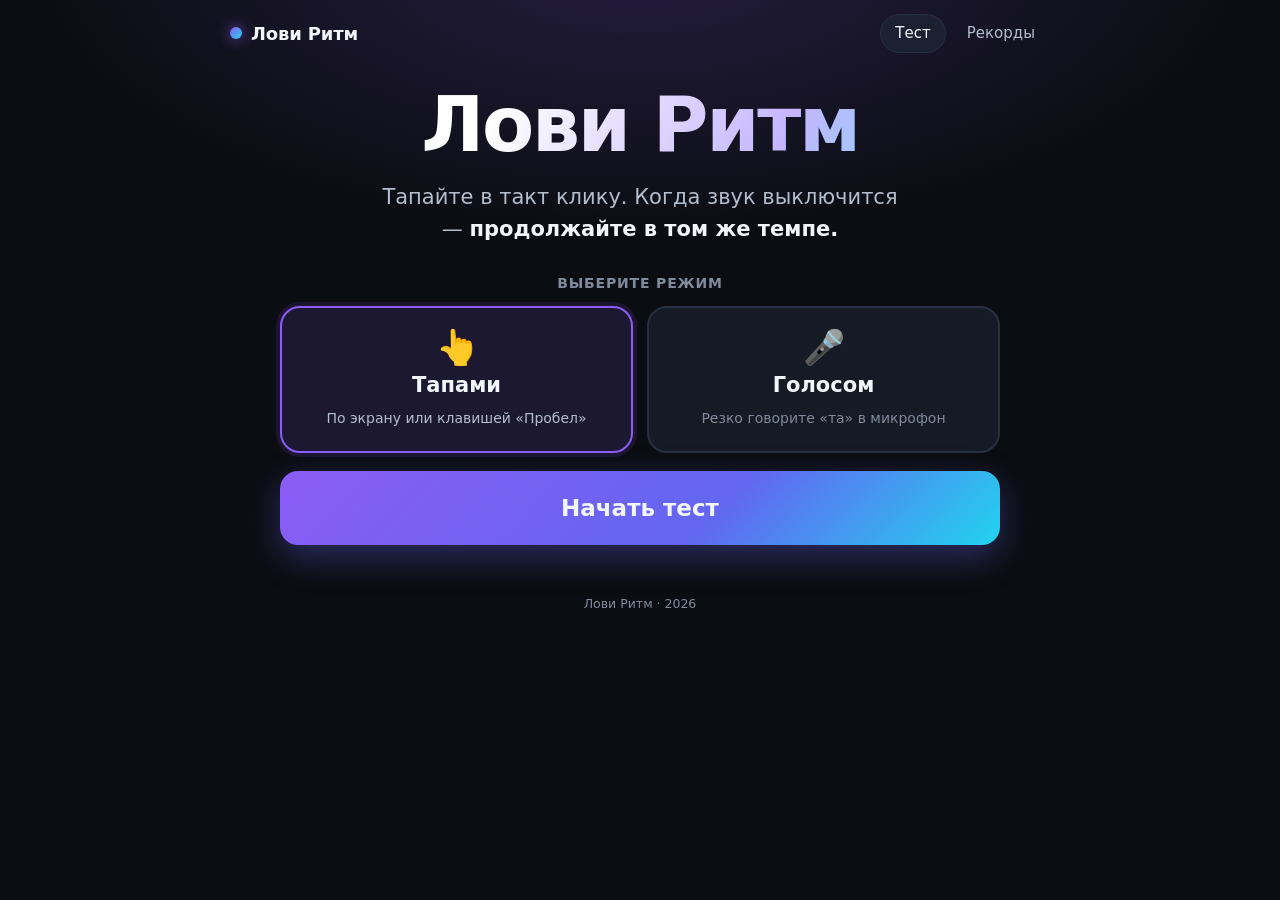
==== index.html @ badd9499 "Create index.html" ====
<!DOCTYPE html>
<html lang="ru">
<head>
  <meta charset="utf-8">
  <meta name="viewport" content="width=device-width, initial-scale=1, viewport-fit=cover">
  <title>Лови Ритм — проверь чувство ритма</title>
  <meta name="description" content="20 секунд: тапай или говори «та» в такт клику, а когда звук выключится — держи темп сам. Честная шкала до 1000 баллов.">
  <meta name="theme-color" content="#0b0d12">
  <meta name="apple-mobile-web-app-capable" content="yes">
  <meta name="apple-mobile-web-app-status-bar-style" content="black-translucent">
  <link rel="icon" href="/static/img/favicon.svg?v=8" type="image/svg+xml">
  <link rel="manifest" href="/manifest.json">
  <link rel="stylesheet" href="/static/css/app.css?v=5">
  
</head>
<body data-page="test">
  <header class="topbar">
    <a class="brand" href="/" aria-label="Лови Ритм">
      <span class="brand__dot" aria-hidden="true"></span>Лови Ритм
    </a>
    <nav class="topnav" aria-label="Разделы">
      <a class="nav-link is-active" href="/" aria-current="page">Тест</a>
        <a class="nav-link" href="/records.html">Рекорды</a>
    </nav>
  </header>

  <main id="main"><div class="wrap">

  <!-- ======================= СТАРТ ======================= -->
  <section id="screenStart" class="screen">
    <h1 class="hero">Лови Ритм</h1>
    <p class="lead">
      Тапайте в такт клику. Когда звук выключится —
      <b>продолжайте в том же темпе.</b>
    </p>

    <p class="step">Выберите режим</p>
    <div class="modes" role="group" aria-label="Способ ввода">
      <button type="button" id="modeTap" class="mode is-on" aria-pressed="true">
        <span class="mode__emoji" aria-hidden="true">👆</span>
        <span class="mode__name">Тапами</span>
        <span class="mode__desc">По экрану или клавишей «Пробел»</span>
      </button>
      <button type="button" id="modeVoice" class="mode" aria-pressed="false">
        <span class="mode__emoji" aria-hidden="true">🎤</span>
        <span class="mode__name">Голосом</span>
        <span class="mode__desc">Резко говорите «та» в микрофон</span>
      </button>
    </div>

    <button type="button" id="btnStart" class="btn btn--big">Начать тест</button>
    <p id="micStatus" class="notice" hidden></p>
  </section>

  <!-- ====================== РЕЗУЛЬТАТ ===================== -->
  <section id="screenResults" class="screen" hidden>
    <p class="pill">Тест пройден</p>

    <div class="score">
      <span id="finalScore" class="score__num">0</span>
      <span class="score__max">из 1000</span>
    </div>
    <h2 id="finalRank" class="rank"></h2>
    <p id="finalNote" class="lead lead--small"></p>

    <div class="stats">
      <div class="stat"><b id="statAbs">—</b><span>средняя ошибка</span></div>
      <div class="stat"><b id="statSpread">—</b><span>разброс</span></div>
      <div class="stat"><b id="statBias">—</b><span>спешите / тянете</span></div>
      <div class="stat"><b id="statTaps">—</b><span>зачётных ударов</span></div>
    </div>

    <form id="saveForm" class="save">
      <input id="nameInput" type="text" maxlength="20" placeholder="Ваше имя"
             autocomplete="off" aria-label="Ваше имя">
      <button id="btnSave" class="btn btn--big" type="submit">Сохранить в рекорды</button>
    </form>
    <p id="saveMsg" class="notice"></p>

    <div class="actions">
      <button type="button" id="btnAgain" class="btn btn--ghost">Пройти ещё раз</button>
      <a class="btn btn--ghost" href="/records.html">Таблица рекордов</a>
    </div>

    <details class="details">
      <summary>Подробно по ударам</summary>
      <div id="beatCells" class="cells"></div>
      <div id="chart" class="chart"></div>
    </details>
  </section>
</div>

<!-- ============ ТЕСТ: тап работает по всему экрану ============ -->
<section id="screenTest" class="stage-wrap" hidden>
  <div id="stage" class="stage" role="button" tabindex="0" aria-label="Тапайте в ритм">
    <p id="stageKicker" class="stage__kicker"></p>
    <p id="stageMain" class="stage__main"></p>
    <p id="stageSub" class="stage__sub"></p>
  </div>
  <button type="button" id="btnStop" class="stage__stop">Завершить</button>
</section>
</main>

  <footer class="foot">
    <span>Лови Ритм · 2026</span>
  </footer>

  <script src="/static/js/site.js?v=8" defer></script>
  <script src="/static/js/voice-gate.js?v=4" defer></script><script src="/static/js/mic.js?v=3" defer></script><script src="/static/js/test.js?v=28" defer></script>
</body>
</html>
---- static/css/app.css ----
/* ============================================================
   Лови Ритм — единый стиль (тест + рекорды)
   Тёмная тема, крупная типографика, mobile-first.
   ============================================================ */

:root {
  --bg: #0b0d12;
  --card: #151a24;
  --card-2: #1b2130;
  --line: #283041;
  --text: #f2f5fa;
  --dim: #b3bdcd;
  --muted: #7f8a9d;
  --accent: #8b5cf6;
  --accent-2: #22d3ee;
  --mint: #4ade80;
  --warn: #fbbf24;
  --bad: #fb7185;
  --radius: 20px;
}

* { box-sizing: border-box; }

[hidden] { display: none !important; }

html { -webkit-text-size-adjust: 100%; }

body {
  margin: 0;
  min-height: 100dvh;
  overflow-x: hidden;
  font-family: system-ui, -apple-system, "Segoe UI", Roboto, "Helvetica Neue", Arial, sans-serif;
  color: var(--text);
  background:
    radial-gradient(70% 45% at 50% -5%, rgba(139, 92, 246, 0.20), transparent 70%),
    var(--bg);
  line-height: 1.5;
}

body.is-testing { overflow: hidden; }

a { color: inherit; }

button, input { font: inherit; }

/* --------------------------- Шапка --------------------------- */

.topbar {
  display: flex;
  flex-wrap: wrap;
  align-items: center;
  justify-content: space-between;
  gap: 8px 12px;
  padding: 14px max(20px, env(safe-area-inset-right, 0px)) 14px max(20px, env(safe-area-inset-left, 0px));
  max-width: 860px;
  margin: 0 auto;
}

.brand {
  display: inline-flex;
  align-items: center;
  gap: 9px;
  font-weight: 800;
  font-size: 18px;
  letter-spacing: -0.01em;
  text-decoration: none;
}

.brand__dot {
  width: 12px;
  height: 12px;
  border-radius: 50%;
  background: linear-gradient(135deg, var(--accent), var(--accent-2));
  box-shadow: 0 0 14px rgba(139, 92, 246, 0.8);
}

.topnav { display: flex; flex-wrap: wrap; gap: 6px; }

.topnav .nav-link {
  text-decoration: none;
  color: var(--dim);
  font-size: 15px;
  padding: 7px 14px;
  border-radius: 999px;
  border: 1px solid transparent;
}

.topnav .nav-link:hover { color: var(--text); }

.topnav .nav-link.is-active {
  color: var(--text);
  background: var(--card-2);
  border-color: var(--line);
}

/* -------------------------- Каркас --------------------------- */

.wrap {
  max-width: 760px;
  margin: 0 auto;
  padding: 18px max(20px, env(safe-area-inset-right, 0px)) 40px max(20px, env(safe-area-inset-left, 0px));
}

.screen { display: flex; flex-direction: column; gap: 18px; }

.pill {
  align-self: center;
  margin: 6px 0 0;
  font-size: 13px;
  color: var(--dim);
  background: var(--card);
  border: 1px solid var(--line);
  padding: 6px 14px;
  border-radius: 999px;
}

.hero {
  margin: 0;
  text-align: center;
  font-size: clamp(44px, 9vw, 76px);
  font-weight: 850;
  letter-spacing: -0.03em;
  line-height: 1.05;
  max-width: 100%;
  overflow-wrap: anywhere;
  background: linear-gradient(120deg, #ffffff 30%, #c4b5fd 70%, #67e8f9);
  -webkit-background-clip: text;
  background-clip: text;
  color: transparent;
}

.hero--small { font-size: clamp(32px, 6vw, 48px); }

.lead {
  margin: 0 auto;
  max-width: 40ch;
  text-align: center;
  font-size: clamp(17px, 2.6vw, 21px);
  color: var(--dim);
}

.lead b { color: var(--text); }

.lead--small { font-size: 16px; }

.step {
  margin: 10px 0 -6px;
  font-size: 14px;
  font-weight: 600;
  letter-spacing: 0.06em;
  text-transform: uppercase;
  color: var(--muted);
  text-align: center;
}

.hint {
  margin: 4px auto 0;
  max-width: 46ch;
  text-align: center;
  font-size: 14px;
  color: var(--muted);
}

.hint b { color: var(--dim); }

/* --------------------------- Кнопки -------------------------- */

.btn {
  display: inline-flex;
  align-items: center;
  justify-content: center;
  gap: 8px;
  border: 1px solid var(--line);
  border-radius: 16px;
  background: var(--card-2);
  color: var(--text);
  padding: 14px 22px;
  font-size: 17px;
  font-weight: 650;
  text-decoration: none;
  cursor: pointer;
  transition: transform 0.08s ease, filter 0.15s ease, background 0.15s ease;
  -webkit-tap-highlight-color: transparent;
}

.btn:hover { filter: brightness(1.12); }
.btn:active { transform: scale(0.98); }
.btn:disabled { opacity: 0.55; cursor: default; }

.btn--big {
  width: 100%;
  padding: 20px 26px;
  font-size: clamp(19px, 3vw, 23px);
  border: none;
  border-radius: 18px;
  background: linear-gradient(135deg, var(--accent), #6366f1 60%, var(--accent-2));
  box-shadow: 0 12px 34px rgba(99, 102, 241, 0.35);
}

.btn--ghost { background: transparent; }

.actions {
  display: flex;
  flex-wrap: wrap;
  gap: 12px;
  justify-content: center;
  margin-top: 6px;
}

.actions .btn { flex: 1 1 200px; }

/* ----------------------- Выбор режима ------------------------ */

.modes {
  display: grid;
  grid-template-columns: repeat(auto-fit, minmax(230px, 1fr));
  gap: 14px;
}

.mode {
  display: flex;
  flex-direction: column;
  align-items: center;
  gap: 6px;
  padding: 22px 18px;
  border-radius: var(--radius);
  border: 2px solid var(--line);
  background: var(--card);
  color: var(--text);
  cursor: pointer;
  text-align: center;
  transition: border-color 0.15s ease, background 0.15s ease, transform 0.08s ease;
  -webkit-tap-highlight-color: transparent;
}

.mode:active { transform: scale(0.98); }

.mode__emoji { font-size: 34px; line-height: 1; }
.mode__name { font-size: 21px; font-weight: 750; }
.mode__desc { font-size: 14px; color: var(--muted); }

.mode.is-on {
  border-color: var(--accent);
  background: rgba(139, 92, 246, 0.14);
  box-shadow: 0 0 0 4px rgba(139, 92, 246, 0.12);
}

.mode.is-on .mode__desc { color: var(--dim); }

.notice {
  margin: 0;
  text-align: center;
  font-size: 15px;
  color: var(--dim);
  min-height: 1.2em;
}

.notice.is-error { color: var(--bad); }

/* --------------------- Экран теста (тап) --------------------- */

.stage-wrap {
  position: fixed;
  inset: 0;
  z-index: 60;
  display: flex;
  flex-direction: column;
}

.stage {
  position: relative;
  overflow: hidden;
  flex: 1;
  display: flex;
  flex-direction: column;
  align-items: center;
  justify-content: center;
  gap: 20px;
  padding: 40px max(22px, env(safe-area-inset-right, 0px)) 110px max(22px, env(safe-area-inset-left, 0px));
  text-align: center;
  cursor: pointer;
  user-select: none;
  -webkit-user-select: none;
  -webkit-tap-highlight-color: transparent;
  touch-action: manipulation;
  background: radial-gradient(65% 50% at 50% 42%, rgba(139, 92, 246, 0.22), transparent 72%), var(--bg);
  outline: none;
}

.stage__kicker {
  margin: 0;
  max-width: 100%;
  font-size: clamp(12px, 2.4vw, 19px);
  font-weight: 700;
  letter-spacing: 0.14em;
  text-transform: uppercase;
  color: var(--dim);
  overflow-wrap: anywhere;
}

.stage__main {
  margin: 0;
  font-size: clamp(36px, 9.5vw, 96px);
  font-weight: 850;
  letter-spacing: -0.02em;
  line-height: 1.08;
  max-width: min(16ch, 100%);
  overflow-wrap: anywhere;
}

.stage__main.is-count {
  font-size: clamp(110px, 30vw, 240px);
  font-variant-numeric: tabular-nums;
  background: linear-gradient(120deg, #ffffff, #c4b5fd);
  -webkit-background-clip: text;
  background-clip: text;
  color: transparent;
}

.stage__sub {
  margin: 0;
  font-size: clamp(19px, 3.6vw, 30px);
  font-weight: 500;
  color: var(--dim);
  max-width: min(24ch, 100%);
  overflow-wrap: anywhere;
}

/* Без музыки: другой цвет — сразу видно, что что-то изменилось. */
.stage.is-silent {
  background: radial-gradient(65% 50% at 50% 42%, rgba(251, 191, 36, 0.16), transparent 72%), var(--bg);
}

.stage.is-silent .stage__kicker { color: var(--warn); }

/* Первые секунды тишины: максимально заметное «Продолжайте!». */
.stage.is-alert {
  background: radial-gradient(75% 60% at 50% 45%, rgba(251, 191, 36, 0.32), transparent 75%), var(--bg);
}

.stage.is-alert .stage__main {
  color: var(--warn);
  font-size: clamp(30px, 11vw, 120px);
  animation: alertPulse 0.9s ease-in-out infinite;
}

.stage.is-alert .stage__sub { color: var(--text); }

@keyframes alertPulse {
  0%, 100% { transform: scale(1); }
  50% { transform: scale(1.05); }
}

.tap-ripple {
  position: absolute;
  left: 50%;
  top: 50%;
  width: 200px;
  height: 200px;
  margin: -100px 0 0 -100px;
  border: 3px solid rgba(255, 255, 255, 0.75);
  border-radius: 50%;
  pointer-events: none;
  animation: ripple 0.45s ease-out forwards;
}

@keyframes ripple {
  from { transform: scale(0.55); opacity: 0.85; }
  to { transform: scale(1.5); opacity: 0; }
}

.stage__stop {
  position: absolute;
  left: 50%;
  bottom: calc(18px + env(safe-area-inset-bottom, 0px));
  transform: translateX(-50%);
  padding: 10px 22px;
  font-size: 15px;
  color: var(--muted);
  background: rgba(21, 26, 36, 0.85);
  border: 1px solid var(--line);
  border-radius: 999px;
  cursor: pointer;
  -webkit-tap-highlight-color: transparent;
}

.stage__stop:hover { color: var(--text); }

/* -------------------------- Результат ------------------------ */

.score {
  display: flex;
  flex-direction: column;
  align-items: center;
  gap: 2px;
}

.score__num {
  font-size: clamp(84px, 20vw, 150px);
  font-weight: 850;
  line-height: 1;
  font-variant-numeric: tabular-nums;
  letter-spacing: -0.03em;
  background: linear-gradient(120deg, #ffffff 25%, #c4b5fd 65%, #67e8f9);
  -webkit-background-clip: text;
  background-clip: text;
  color: transparent;
}

.score__max { color: var(--muted); font-size: 17px; }

.rank {
  margin: 0;
  text-align: center;
  font-size: clamp(24px, 4.4vw, 34px);
  font-weight: 750;
  letter-spacing: -0.01em;
  max-width: 100%;
  overflow-wrap: anywhere;
}

.stats {
  display: grid;
  grid-template-columns: repeat(auto-fit, minmax(150px, 1fr));
  gap: 12px;
  margin-top: 8px;
}

.stat {
  display: flex;
  flex-direction: column;
  align-items: center;
  gap: 2px;
  padding: 16px 12px;
  background: var(--card);
  border: 1px solid var(--line);
  border-radius: 16px;
  text-align: center;
}

.stat b { font-size: 24px; font-variant-numeric: tabular-nums; }
.stat span { font-size: 13px; color: var(--muted); }

.save {
  display: flex;
  flex-wrap: wrap;
  gap: 12px;
  margin-top: 14px;
}

.save input {
  flex: 1 1 200px;
  min-width: 0;
  padding: 16px 18px;
  font-size: 17px;
  color: var(--text);
  background: var(--card);
  border: 1px solid var(--line);
  border-radius: 16px;
  outline: none;
}

.save input:focus { border-color: var(--accent); }

.save .btn { flex: 1 1 240px; }

.details {
  margin-top: 16px;
  background: var(--card);
  border: 1px solid var(--line);
  border-radius: var(--radius);
  padding: 16px 18px;
}

.details summary {
  cursor: pointer;
  font-weight: 650;
  color: var(--dim);
}

.cells {
  display: flex;
  flex-wrap: wrap;
  gap: 5px;
  margin: 16px 0;
}

.cells i {
  width: 16px;
  height: 26px;
  border-radius: 5px;
  background: #333c4e;
}

.cells i.good { background: var(--mint); }
.cells i.ok { background: var(--warn); }
.cells i.bad { background: var(--bad); }

.chart svg { width: 100%; height: auto; display: block; }

/* --------------------------- Рекорды ------------------------- */

.table-card {
  margin-top: 10px;
  max-width: 100%;
  background: var(--card);
  border: 1px solid var(--line);
  border-radius: var(--radius);
  overflow-x: auto;
  -webkit-overflow-scrolling: touch;
}

.table {
  width: 100%;
  border-collapse: collapse;
  font-size: 15px;
  min-width: 560px;
}

.table th, .table td {
  padding: 13px 14px;
  text-align: left;
  border-bottom: 1px solid var(--line);
  white-space: nowrap;
}

.table th {
  font-size: 12px;
  letter-spacing: 0.08em;
  text-transform: uppercase;
  color: var(--muted);
}

.table tr:last-child td { border-bottom: none; }
.table td.num, .table th.num { text-align: right; }
.table td b { font-variant-numeric: tabular-nums; }

.table tbody tr:first-child td:first-child { color: var(--warn); font-weight: 700; }

/* --------------------- Карточка игрока ----------------------- */

.tag {
  display: inline-block;
  padding: 3px 10px;
  border-radius: 999px;
  font-size: 12px;
  font-weight: 600;
  white-space: nowrap;
  color: var(--dim);
  background: var(--card-2);
  border: 1px solid var(--line);
}

.tag--voice {
  color: #c4b5fd;
  border-color: rgba(139, 92, 246, 0.5);
  background: rgba(139, 92, 246, 0.14);
}

.tag--tap {
  color: #67e8f9;
  border-color: rgba(34, 211, 238, 0.4);
  background: rgba(34, 211, 238, 0.1);
}

#pmMode { align-self: center; }

.player-link {
  background: none;
  border: none;
  padding: 0;
  font: inherit;
  font-weight: 600;
  color: var(--text);
  cursor: pointer;
  text-decoration: underline;
  text-decoration-color: rgba(139, 92, 246, 0.55);
  text-underline-offset: 3px;
  -webkit-tap-highlight-color: transparent;
}

.player-link:hover { color: #c4b5fd; }

.modal {
  position: fixed;
  inset: 0;
  z-index: 80;
  display: flex;
  align-items: center;
  justify-content: center;
  padding: 20px max(20px, env(safe-area-inset-right, 0px)) 20px max(20px, env(safe-area-inset-left, 0px));
}

.modal__backdrop {
  position: absolute;
  inset: 0;
  background: rgba(5, 7, 11, 0.72);
  backdrop-filter: blur(4px);
}

.modal__card {
  position: relative;
  width: 100%;
  max-width: 520px;
  max-height: 90dvh;
  overflow: auto;
  display: flex;
  flex-direction: column;
  gap: 14px;
  padding: 24px 22px;
  background: var(--card);
  border: 1px solid var(--line);
  border-radius: 24px;
  box-shadow: 0 30px 80px rgba(0, 0, 0, 0.55);
}

.modal__close {
  position: absolute;
  top: 10px;
  right: 12px;
  width: 36px;
  height: 36px;
  border-radius: 50%;
  border: 1px solid var(--line);
  background: transparent;
  color: var(--dim);
  font-size: 22px;
  line-height: 1;
  cursor: pointer;
}

.modal__close:hover { color: var(--text); }

.modal__name {
  margin: 0;
  text-align: center;
  font-size: 26px;
  font-weight: 750;
  overflow-wrap: anywhere;
}

.score--modal .score__num { font-size: clamp(56px, 12vw, 88px); }

/* ---------------------------- Футер -------------------------- */

.foot {
  display: flex;
  flex-wrap: wrap;
  gap: 6px 18px;
  justify-content: center;
  padding: 10px max(20px, env(safe-area-inset-right, 0px)) 26px max(20px, env(safe-area-inset-left, 0px));
  font-size: 12.5px;
  color: var(--muted);
  text-align: center;
}

/* -------------------------- Адаптив -------------------------- */

@media (max-width: 420px) {
  .topbar {
    padding-top: 12px;
    padding-bottom: 12px;
    padding-left: max(14px, env(safe-area-inset-left, 0px));
    padding-right: max(14px, env(safe-area-inset-right, 0px));
  }
  .wrap {
    padding-top: 12px;
    padding-bottom: 32px;
    padding-left: max(14px, env(safe-area-inset-left, 0px));
    padding-right: max(14px, env(safe-area-inset-right, 0px));
  }
  .foot {
    padding-left: max(14px, env(safe-area-inset-left, 0px));
    padding-right: max(14px, env(safe-area-inset-right, 0px));
  }
  .stat b { font-size: 21px; }
}

@media (prefers-reduced-motion: reduce) {
  *, *::before, *::after {
    animation-duration: 0.001s !important;
    animation-iteration-count: 1 !important;
    transition: none !important;
  }
}
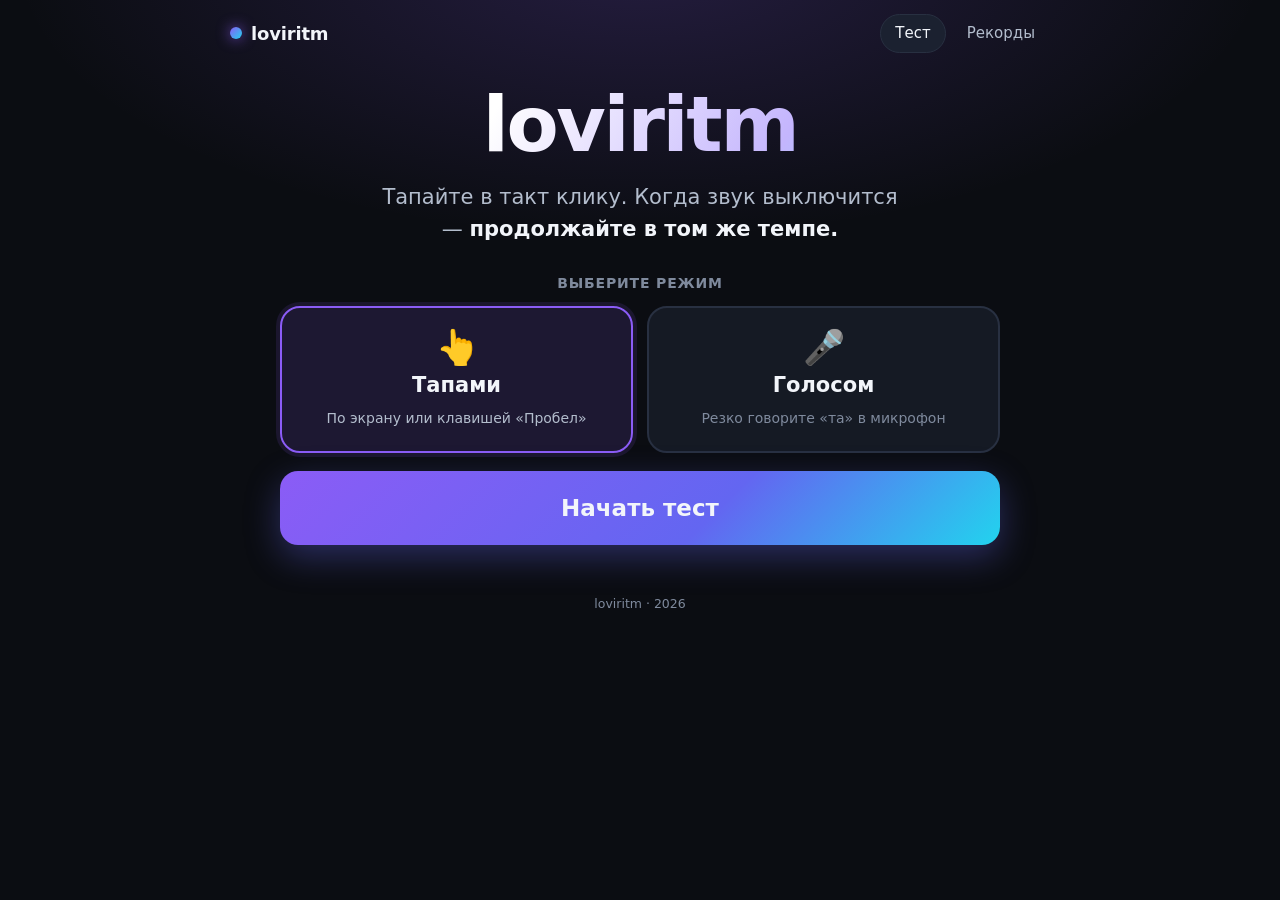
==== commit 25a3a8cf: "Название loviritm и очистка рейтинга" ====
--- a/index.html
+++ b/index.html
@@ -1,111 +1,111 @@
-<!DOCTYPE html>
-<html lang="ru">
-<head>
-  <meta charset="utf-8">
-  <meta name="viewport" content="width=device-width, initial-scale=1, viewport-fit=cover">
-  <title>Лови Ритм — проверь чувство ритма</title>
-  <meta name="description" content="20 секунд: тапай или говори «та» в такт клику, а когда звук выключится — держи темп сам. Честная шкала до 1000 баллов.">
-  <meta name="theme-color" content="#0b0d12">
-  <meta name="apple-mobile-web-app-capable" content="yes">
-  <meta name="apple-mobile-web-app-status-bar-style" content="black-translucent">
-  <link rel="icon" href="/static/img/favicon.svg?v=8" type="image/svg+xml">
-  <link rel="manifest" href="/manifest.json">
-  <link rel="stylesheet" href="/static/css/app.css?v=5">
-  
-</head>
-<body data-page="test">
-  <header class="topbar">
-    <a class="brand" href="/" aria-label="Лови Ритм">
-      <span class="brand__dot" aria-hidden="true"></span>Лови Ритм
-    </a>
-    <nav class="topnav" aria-label="Разделы">
-      <a class="nav-link is-active" href="/" aria-current="page">Тест</a>
-        <a class="nav-link" href="/records.html">Рекорды</a>
-    </nav>
-  </header>
-
-  <main id="main"><div class="wrap">
-
-  <!-- ======================= СТАРТ ======================= -->
-  <section id="screenStart" class="screen">
-    <h1 class="hero">Лови Ритм</h1>
-    <p class="lead">
-      Тапайте в такт клику. Когда звук выключится —
-      <b>продолжайте в том же темпе.</b>
-    </p>
-
-    <p class="step">Выберите режим</p>
-    <div class="modes" role="group" aria-label="Способ ввода">
-      <button type="button" id="modeTap" class="mode is-on" aria-pressed="true">
-        <span class="mode__emoji" aria-hidden="true">👆</span>
-        <span class="mode__name">Тапами</span>
-        <span class="mode__desc">По экрану или клавишей «Пробел»</span>
-      </button>
-      <button type="button" id="modeVoice" class="mode" aria-pressed="false">
-        <span class="mode__emoji" aria-hidden="true">🎤</span>
-        <span class="mode__name">Голосом</span>
-        <span class="mode__desc">Резко говорите «та» в микрофон</span>
-      </button>
-    </div>
-
-    <button type="button" id="btnStart" class="btn btn--big">Начать тест</button>
-    <p id="micStatus" class="notice" hidden></p>
-  </section>
-
-  <!-- ====================== РЕЗУЛЬТАТ ===================== -->
-  <section id="screenResults" class="screen" hidden>
-    <p class="pill">Тест пройден</p>
-
-    <div class="score">
-      <span id="finalScore" class="score__num">0</span>
-      <span class="score__max">из 1000</span>
-    </div>
-    <h2 id="finalRank" class="rank"></h2>
-    <p id="finalNote" class="lead lead--small"></p>
-
-    <div class="stats">
-      <div class="stat"><b id="statAbs">—</b><span>средняя ошибка</span></div>
-      <div class="stat"><b id="statSpread">—</b><span>разброс</span></div>
-      <div class="stat"><b id="statBias">—</b><span>спешите / тянете</span></div>
-      <div class="stat"><b id="statTaps">—</b><span>зачётных ударов</span></div>
-    </div>
-
-    <form id="saveForm" class="save">
-      <input id="nameInput" type="text" maxlength="20" placeholder="Ваше имя"
-             autocomplete="off" aria-label="Ваше имя">
-      <button id="btnSave" class="btn btn--big" type="submit">Сохранить в рекорды</button>
-    </form>
-    <p id="saveMsg" class="notice"></p>
-
-    <div class="actions">
-      <button type="button" id="btnAgain" class="btn btn--ghost">Пройти ещё раз</button>
-      <a class="btn btn--ghost" href="/records.html">Таблица рекордов</a>
-    </div>
-
-    <details class="details">
-      <summary>Подробно по ударам</summary>
-      <div id="beatCells" class="cells"></div>
-      <div id="chart" class="chart"></div>
-    </details>
-  </section>
-</div>
-
-<!-- ============ ТЕСТ: тап работает по всему экрану ============ -->
-<section id="screenTest" class="stage-wrap" hidden>
-  <div id="stage" class="stage" role="button" tabindex="0" aria-label="Тапайте в ритм">
-    <p id="stageKicker" class="stage__kicker"></p>
-    <p id="stageMain" class="stage__main"></p>
-    <p id="stageSub" class="stage__sub"></p>
-  </div>
-  <button type="button" id="btnStop" class="stage__stop">Завершить</button>
-</section>
-</main>
-
-  <footer class="foot">
-    <span>Лови Ритм · 2026</span>
-  </footer>
-
-  <script src="/static/js/site.js?v=8" defer></script>
-  <script src="/static/js/voice-gate.js?v=4" defer></script><script src="/static/js/mic.js?v=3" defer></script><script src="/static/js/test.js?v=28" defer></script>
-</body>
-</html>
+<!DOCTYPE html>
+<html lang="ru">
+<head>
+  <meta charset="utf-8">
+  <meta name="viewport" content="width=device-width, initial-scale=1, viewport-fit=cover">
+  <title>loviritm — проверь чувство ритма</title>
+  <meta name="description" content="20 секунд: тапай или говори «та» в такт клику, а когда звук выключится — держи темп сам. Честная шкала до 1000 баллов.">
+  <meta name="theme-color" content="#0b0d12">
+  <meta name="apple-mobile-web-app-capable" content="yes">
+  <meta name="apple-mobile-web-app-status-bar-style" content="black-translucent">
+  <link rel="icon" href="/static/img/favicon.svg?v=8" type="image/svg+xml">
+  <link rel="manifest" href="/manifest.json">
+  <link rel="stylesheet" href="/static/css/app.css?v=5">
+  
+</head>
+<body data-page="test">
+  <header class="topbar">
+    <a class="brand" href="/" aria-label="loviritm">
+      <span class="brand__dot" aria-hidden="true"></span>loviritm
+    </a>
+    <nav class="topnav" aria-label="Разделы">
+      <a class="nav-link is-active" href="/" aria-current="page">Тест</a>
+        <a class="nav-link" href="/records.html">Рекорды</a>
+    </nav>
+  </header>
+
+  <main id="main"><div class="wrap">
+
+  <!-- ======================= СТАРТ ======================= -->
+  <section id="screenStart" class="screen">
+    <h1 class="hero">loviritm</h1>
+    <p class="lead">
+      Тапайте в такт клику. Когда звук выключится —
+      <b>продолжайте в том же темпе.</b>
+    </p>
+
+    <p class="step">Выберите режим</p>
+    <div class="modes" role="group" aria-label="Способ ввода">
+      <button type="button" id="modeTap" class="mode is-on" aria-pressed="true">
+        <span class="mode__emoji" aria-hidden="true">👆</span>
+        <span class="mode__name">Тапами</span>
+        <span class="mode__desc">По экрану или клавишей «Пробел»</span>
+      </button>
+      <button type="button" id="modeVoice" class="mode" aria-pressed="false">
+        <span class="mode__emoji" aria-hidden="true">🎤</span>
+        <span class="mode__name">Голосом</span>
+        <span class="mode__desc">Резко говорите «та» в микрофон</span>
+      </button>
+    </div>
+
+    <button type="button" id="btnStart" class="btn btn--big">Начать тест</button>
+    <p id="micStatus" class="notice" hidden></p>
+  </section>
+
+  <!-- ====================== РЕЗУЛЬТАТ ===================== -->
+  <section id="screenResults" class="screen" hidden>
+    <p class="pill">Тест пройден</p>
+
+    <div class="score">
+      <span id="finalScore" class="score__num">0</span>
+      <span class="score__max">из 1000</span>
+    </div>
+    <h2 id="finalRank" class="rank"></h2>
+    <p id="finalNote" class="lead lead--small"></p>
+
+    <div class="stats">
+      <div class="stat"><b id="statAbs">—</b><span>средняя ошибка</span></div>
+      <div class="stat"><b id="statSpread">—</b><span>разброс</span></div>
+      <div class="stat"><b id="statBias">—</b><span>спешите / тянете</span></div>
+      <div class="stat"><b id="statTaps">—</b><span>зачётных ударов</span></div>
+    </div>
+
+    <form id="saveForm" class="save">
+      <input id="nameInput" type="text" maxlength="20" placeholder="Ваше имя"
+             autocomplete="off" aria-label="Ваше имя">
+      <button id="btnSave" class="btn btn--big" type="submit">Сохранить в рекорды</button>
+    </form>
+    <p id="saveMsg" class="notice"></p>
+
+    <div class="actions">
+      <button type="button" id="btnAgain" class="btn btn--ghost">Пройти ещё раз</button>
+      <a class="btn btn--ghost" href="/records.html">Таблица рекордов</a>
+    </div>
+
+    <details class="details">
+      <summary>Подробно по ударам</summary>
+      <div id="beatCells" class="cells"></div>
+      <div id="chart" class="chart"></div>
+    </details>
+  </section>
+</div>
+
+<!-- ============ ТЕСТ: тап работает по всему экрану ============ -->
+<section id="screenTest" class="stage-wrap" hidden>
+  <div id="stage" class="stage" role="button" tabindex="0" aria-label="Тапайте в ритм">
+    <p id="stageKicker" class="stage__kicker"></p>
+    <p id="stageMain" class="stage__main"></p>
+    <p id="stageSub" class="stage__sub"></p>
+  </div>
+  <button type="button" id="btnStop" class="stage__stop">Завершить</button>
+</section>
+</main>
+
+  <footer class="foot">
+    <span>loviritm · 2026</span>
+  </footer>
+
+  <script src="/static/js/site.js?v=8" defer></script>
+  <script src="/static/js/voice-gate.js?v=4" defer></script><script src="/static/js/mic.js?v=3" defer></script><script src="/static/js/test.js?v=28" defer></script>
+</body>
+</html>
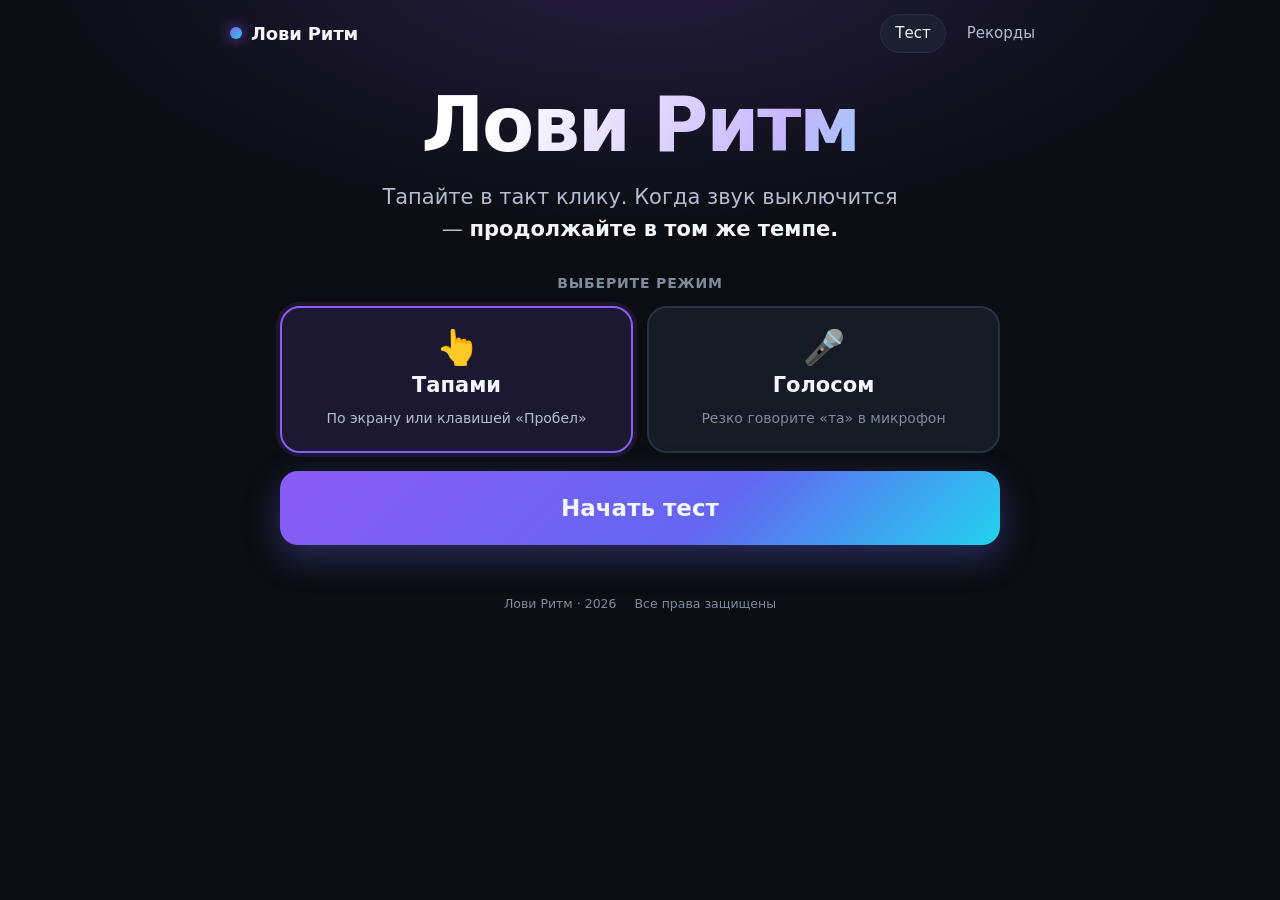
==== commit 293d8d36: "Русское название, подпись «Все права защищены»" ====
--- a/index.html
+++ b/index.html
@@ -3,7 +3,7 @@
 <head>
   <meta charset="utf-8">
   <meta name="viewport" content="width=device-width, initial-scale=1, viewport-fit=cover">
-  <title>loviritm — проверь чувство ритма</title>
+  <title>Лови Ритм — проверь чувство ритма</title>
   <meta name="description" content="20 секунд: тапай или говори «та» в такт клику, а когда звук выключится — держи темп сам. Честная шкала до 1000 баллов.">
   <meta name="theme-color" content="#0b0d12">
   <meta name="apple-mobile-web-app-capable" content="yes">
@@ -15,8 +15,8 @@
 </head>
 <body data-page="test">
   <header class="topbar">
-    <a class="brand" href="/" aria-label="loviritm">
-      <span class="brand__dot" aria-hidden="true"></span>loviritm
+    <a class="brand" href="/" aria-label="Лови Ритм">
+      <span class="brand__dot" aria-hidden="true"></span>Лови Ритм
     </a>
     <nav class="topnav" aria-label="Разделы">
       <a class="nav-link is-active" href="/" aria-current="page">Тест</a>
@@ -28,7 +28,7 @@
 
   <!-- ======================= СТАРТ ======================= -->
   <section id="screenStart" class="screen">
-    <h1 class="hero">loviritm</h1>
+    <h1 class="hero">Лови Ритм</h1>
     <p class="lead">
       Тапайте в такт клику. Когда звук выключится —
       <b>продолжайте в том же темпе.</b>
@@ -102,7 +102,8 @@
 </main>
 
   <footer class="foot">
-    <span>loviritm · 2026</span>
+    <span>Лови Ритм · 2026</span>
+    <span>Все права защищены</span>
   </footer>
 
   <script src="/static/js/site.js?v=8" defer></script>
